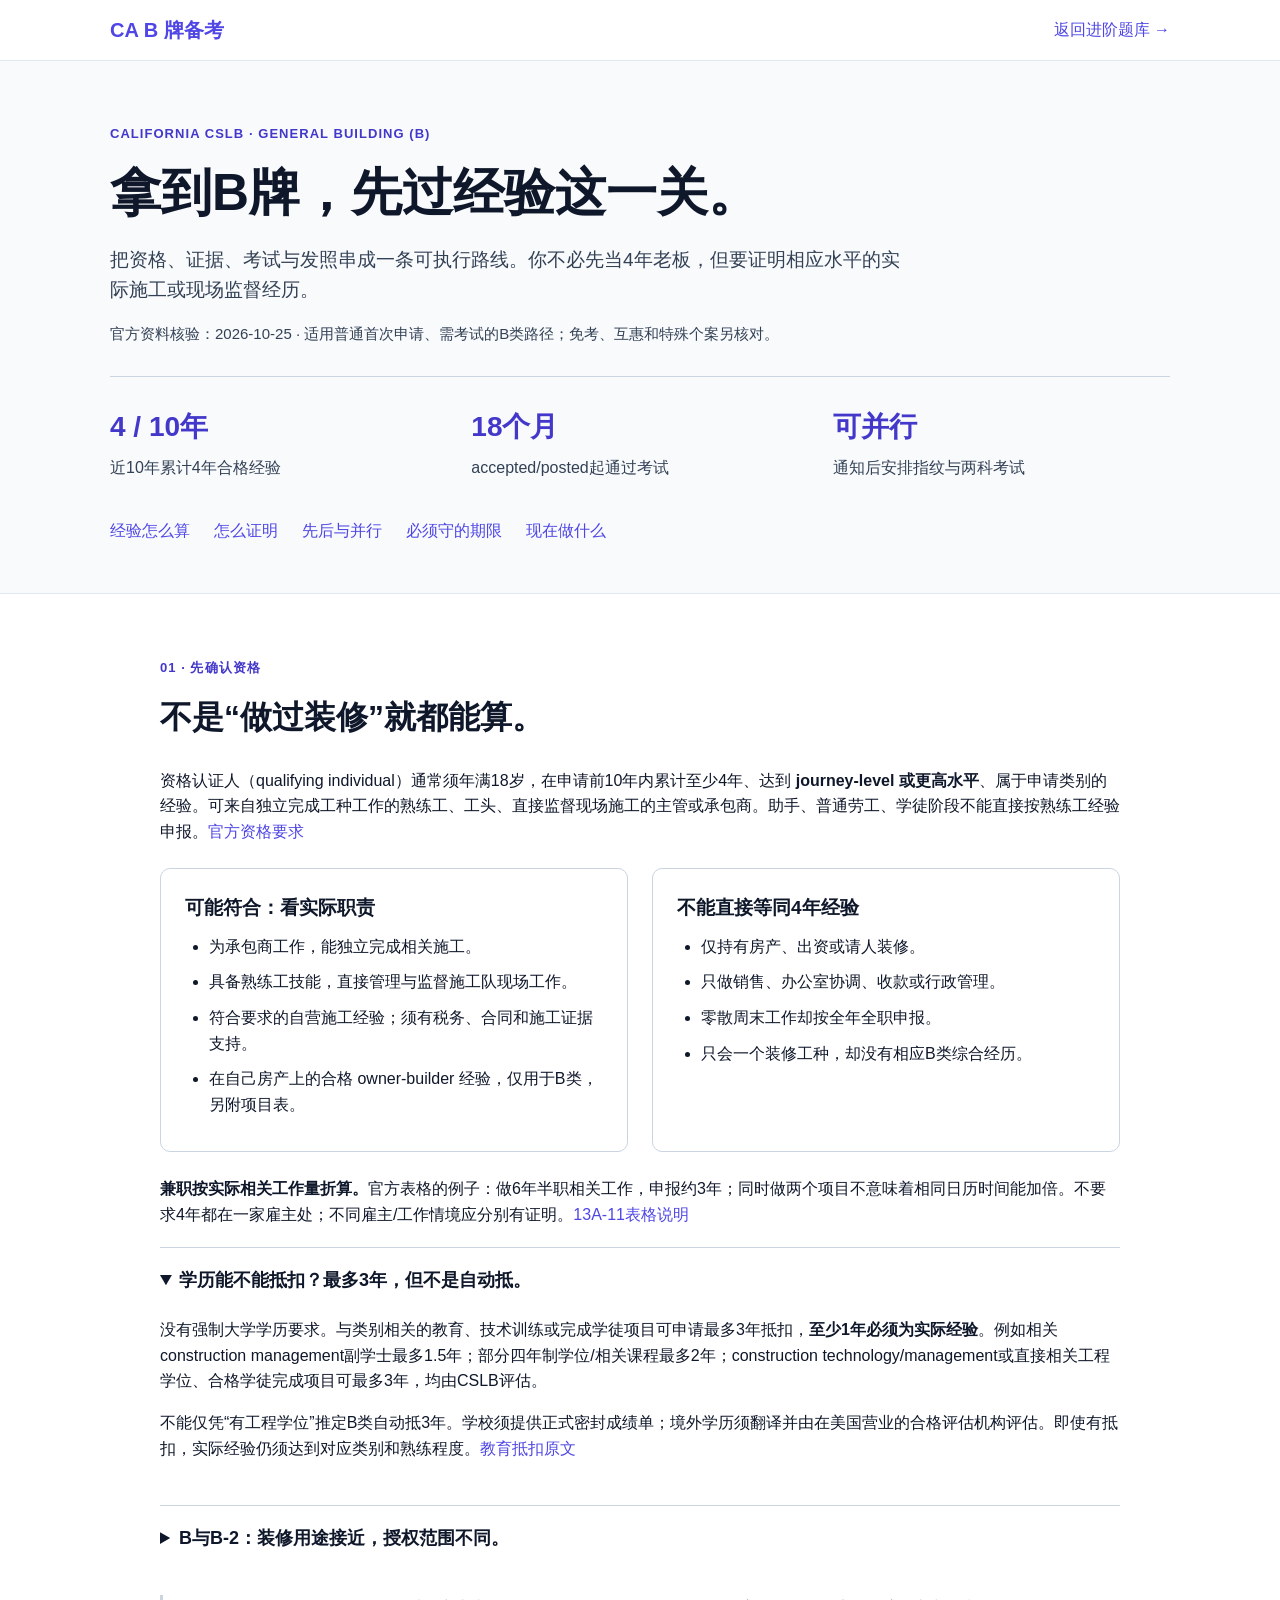
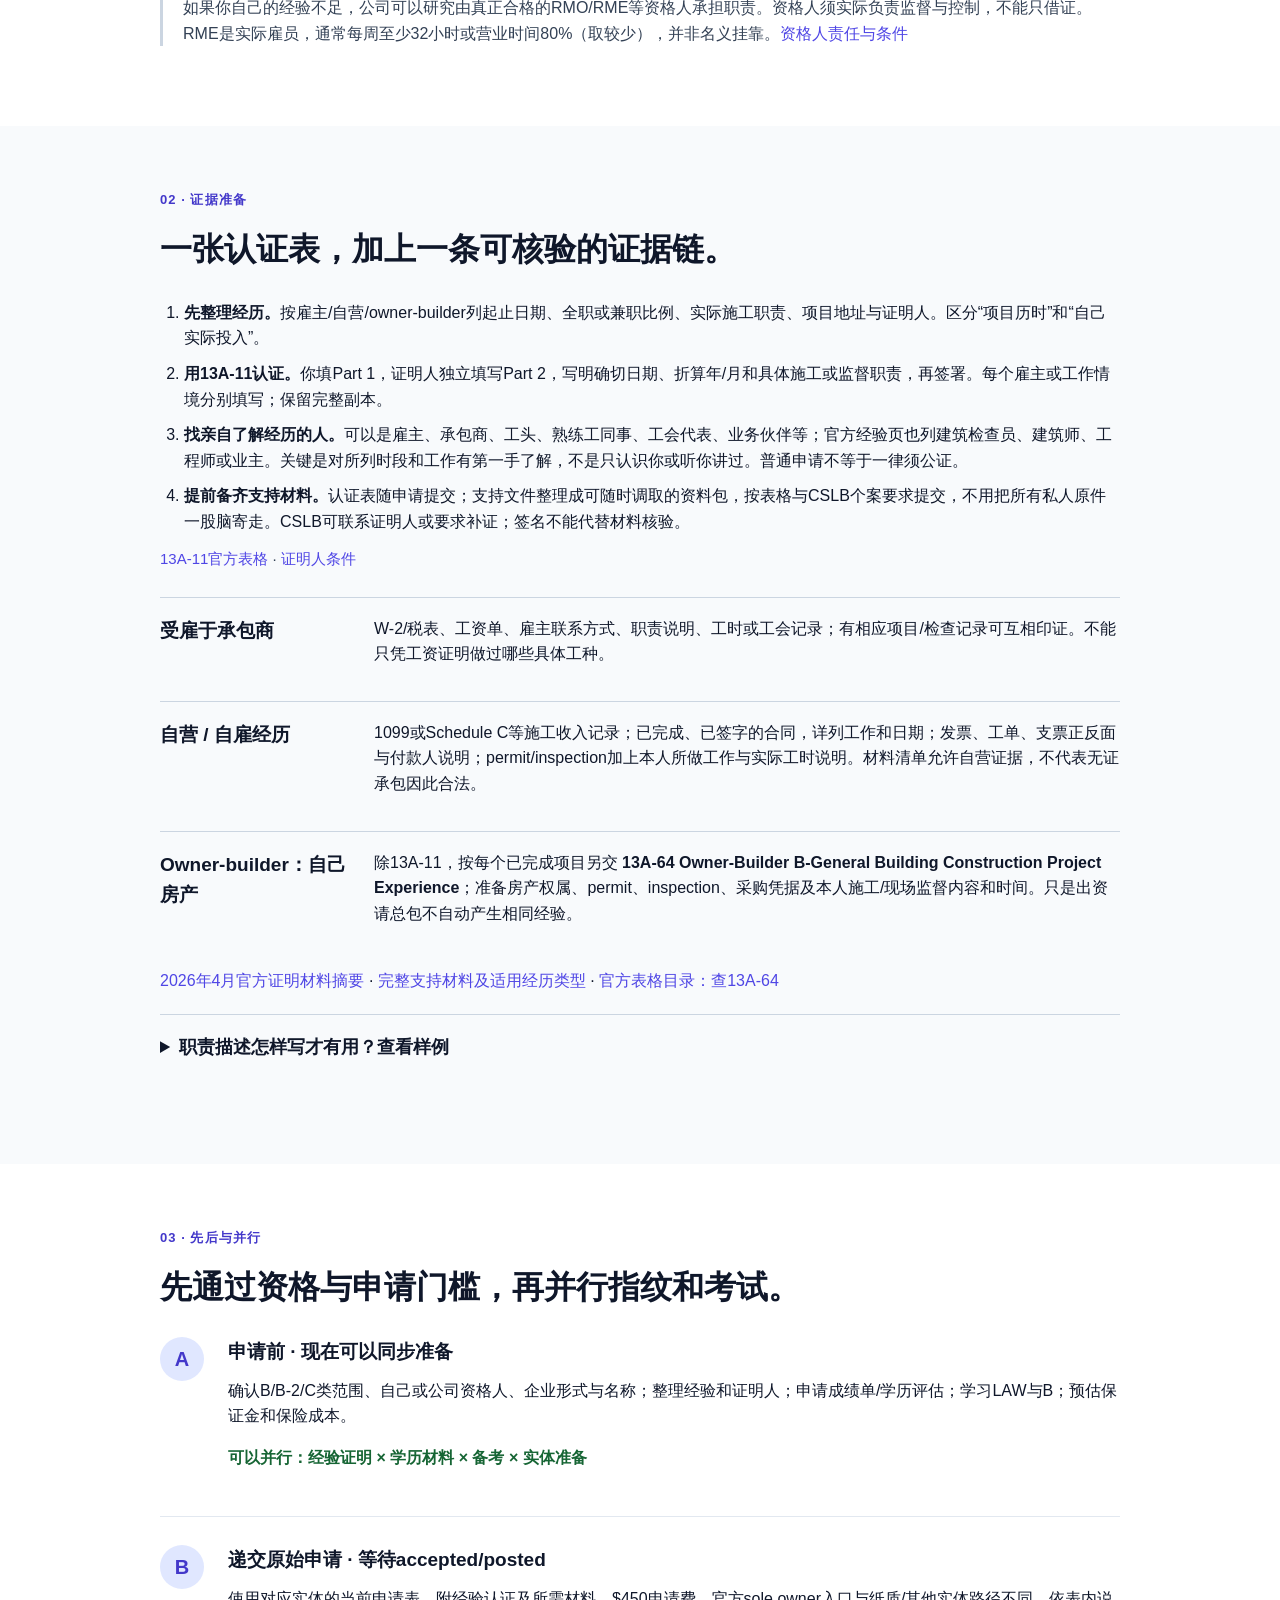
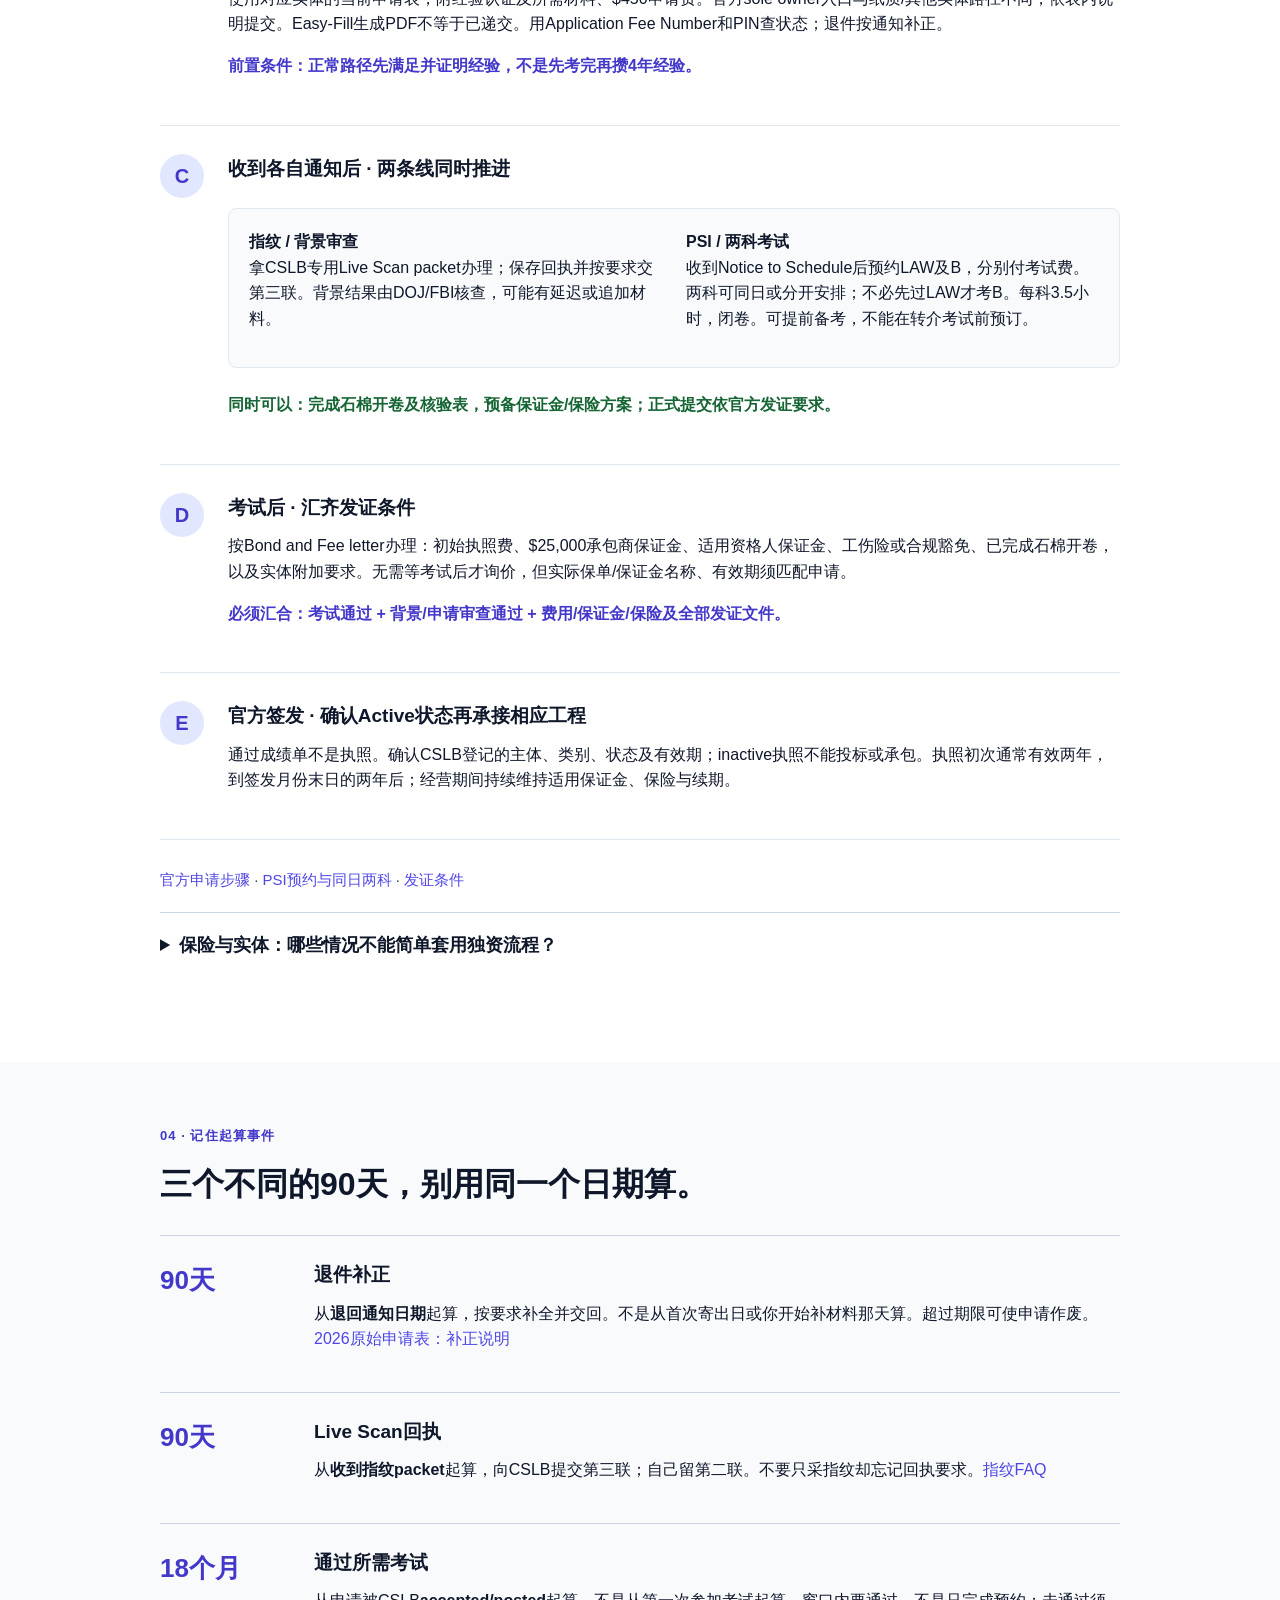
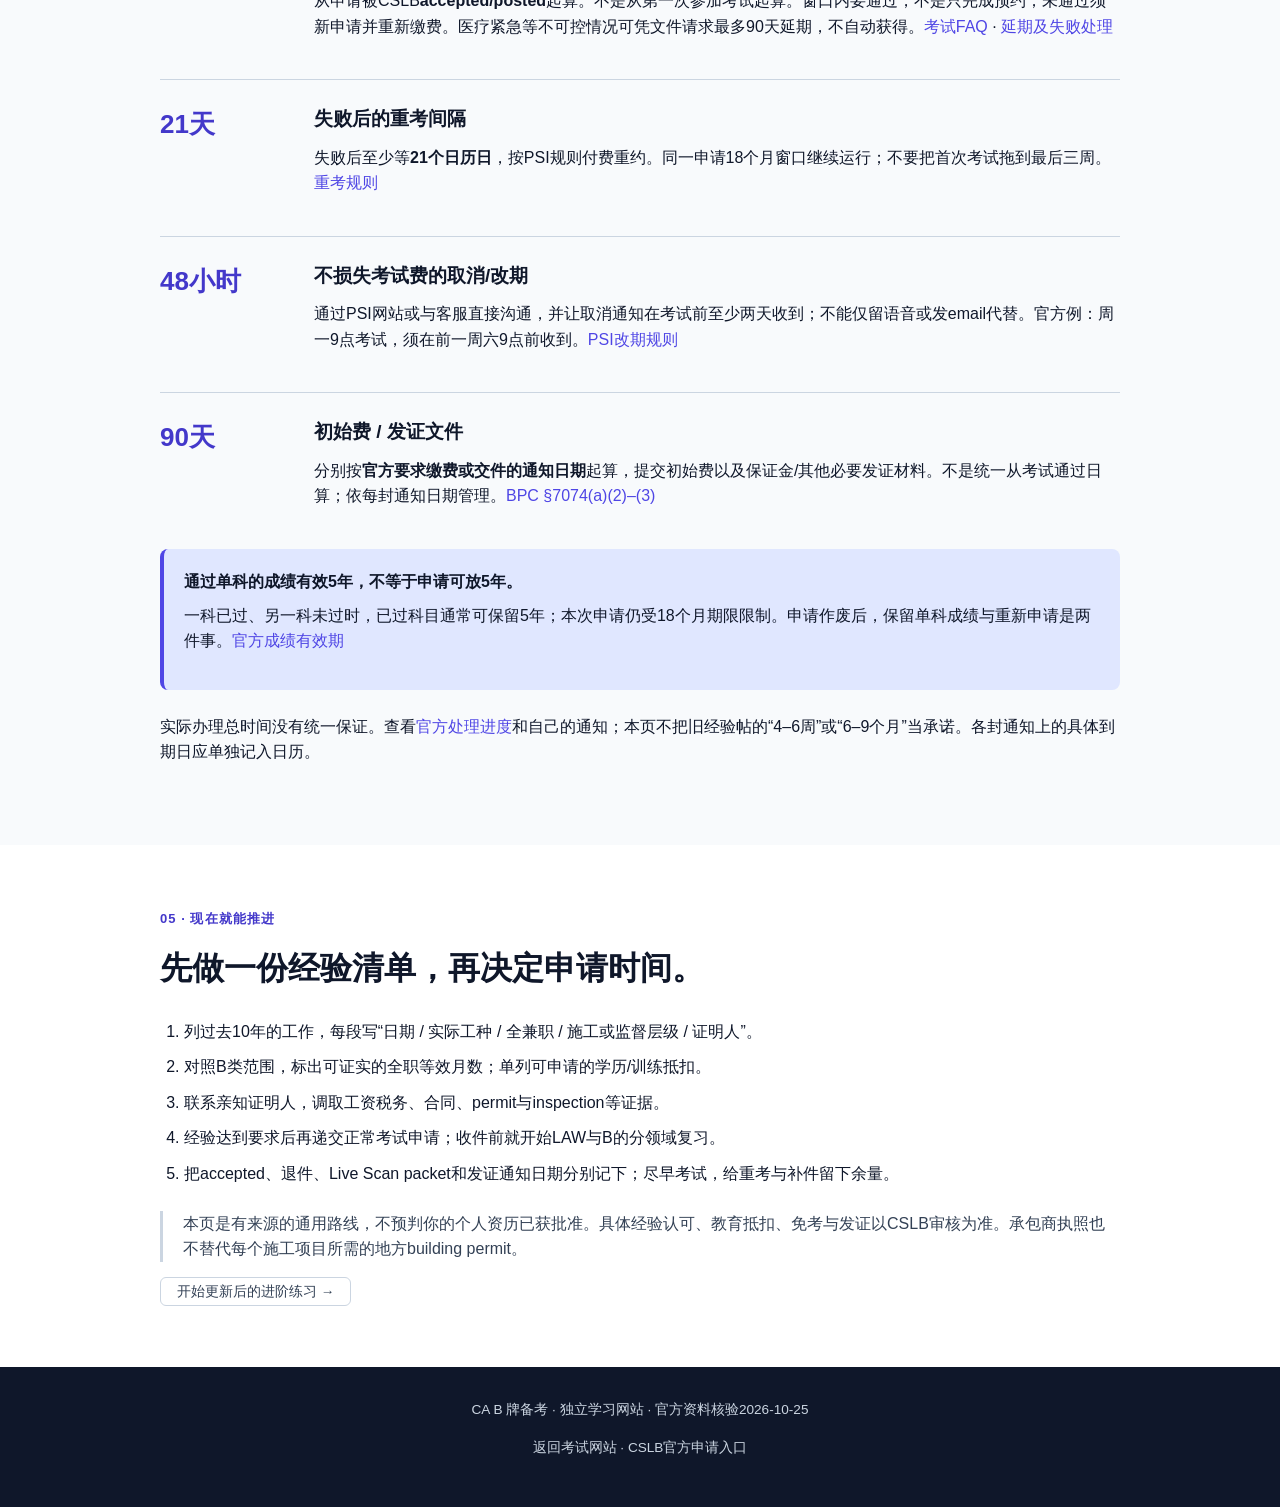
==== licensing.html @ 9e6c2d21 "feat: add sourced licensing roadmap and advanced practice controls" ====
<!DOCTYPE html>
<html lang="zh-CN">
<head>
  <meta charset="UTF-8">
  <meta name="viewport" content="width=device-width,initial-scale=1">
  <title>加州B牌申请流程：工作经验证明、并行步骤与期限 | CA B 牌备考</title>
  <meta name="description" content="截至2026-10-25核验的CSLB B牌申请路线：近10年4年相关经验、学历抵扣、13A-11证明、owner-builder材料、申请/指纹/考试/发照依赖，以及18个月与90天等期限。">
  <link rel="canonical" href="https://cslb.scalintel.com/licensing.html">
  <link rel="stylesheet" href="style.css">
  <link rel="stylesheet" href="licensing.css">
</head>
<body class="licensing-page">
  <nav class="navbar" aria-label="主导航"><div class="nav-container"><a class="logo" href="index.html">CA B 牌备考</a><a class="return-link" href="index.html#practice">返回进阶题库 →</a></div></nav>
  <header class="license-header"><div class="container">
    <p class="eyebrow">CALIFORNIA CSLB · GENERAL BUILDING (B)</p>
    <h1>拿到B牌，先过经验这一关。</h1>
    <p class="license-lead">把资格、证据、考试与发照串成一条可执行路线。你不必先当4年老板，但要证明相应水平的实际施工或现场监督经历。</p>
    <p class="source-caption">官方资料核验：<time datetime="2026-10-25">2026-10-25</time> · 适用普通首次申请、需考试的B类路径；免考、互惠和特殊个案另核对。</p>
    <div class="license-facts"><div><strong>4 / 10年</strong><span>近10年累计4年合格经验</span></div><div><strong>18个月</strong><span>accepted/posted起通过考试</span></div><div><strong>可并行</strong><span>通知后安排指纹与两科考试</span></div></div>
    <div class="license-links"><a href="#experience">经验怎么算</a><a href="#evidence">怎么证明</a><a href="#roadmap">先后与并行</a><a href="#deadlines">必须守的期限</a><a href="#next">现在做什么</a></div>
  </div></header>
  <main>
    <section class="section" id="experience"><div class="container reading-width">
      <p class="eyebrow">01 · 先确认资格</p><h2>不是“做过装修”就都能算。</h2>
      <p>资格认证人（qualifying individual）通常须年满18岁，在申请前10年内累计至少4年、达到 <strong>journey-level 或更高水平</strong>、属于申请类别的经验。可来自独立完成工种工作的熟练工、工头、直接监督现场施工的主管或承包商。助手、普通劳工、学徒阶段不能直接按熟练工经验申报。<a href="https://www.cslb.ca.gov/contractors/applicants/contractors_license/exam_application/before_applying_for_license.aspx" target="_blank" rel="noopener">官方资格要求</a></p>
      <div class="two-column">
        <article class="license-panel"><h3>可能符合：看实际职责</h3><ul><li>为承包商工作，能独立完成相关施工。</li><li>具备熟练工技能，直接管理与监督施工队现场工作。</li><li>符合要求的自营施工经验；须有税务、合同和施工证据支持。</li><li>在自己房产上的合格 owner-builder 经验，仅用于B类，另附项目表。</li></ul></article>
        <article class="license-panel"><h3>不能直接等同4年经验</h3><ul><li>仅持有房产、出资或请人装修。</li><li>只做销售、办公室协调、收款或行政管理。</li><li>零散周末工作却按全年全职申报。</li><li>只会一个装修工种，却没有相应B类综合经历。</li></ul></article>
      </div>
      <p><strong>兼职按实际相关工作量折算。</strong>官方表格的例子：做6年半职相关工作，申报约3年；同时做两个项目不意味着相同日历时间能加倍。不要求4年都在一家雇主处；不同雇主/工作情境应分别有证明。<a href="https://www.cslb.ca.gov/Resources/FormsAndApplications/CertificationOfWorkExperience.pdf" target="_blank" rel="noopener">13A-11表格说明</a></p>
      <details class="license-detail" open><summary>学历能不能抵扣？最多3年，但不是自动抵。</summary><div>
        <p>没有强制大学学历要求。与类别相关的教育、技术训练或完成学徒项目可申请最多3年抵扣，<strong>至少1年必须为实际经验</strong>。例如相关construction management副学士最多1.5年；部分四年制学位/相关课程最多2年；construction technology/management或直接相关工程学位、合格学徒完成项目可最多3年，均由CSLB评估。</p>
        <p>不能仅凭“有工程学位”推定B类自动抵3年。学校须提供正式密封成绩单；境外学历须翻译并由在美国营业的合格评估机构评估。即使有抵扣，实际经验仍须达到对应类别和熟练程度。<a href="https://cslb.ca.gov/contractors/applicants/contractors_license/exam_application/Experience_For_Exam.aspx" target="_blank" rel="noopener">教育抵扣原文</a></p>
      </div></details>
      <details class="license-detail"><summary>B与B-2：装修用途接近，授权范围不同。</summary><div>
        <p><strong>B General Building</strong>可涉及新建、改建与结构；通常承接两个与木工/框架之外相关的无关工种组合，框架/木工可单独承接。单一专业工种还须核对是否持相应类别或合法分包等例外。经验材料应能支持B类综合范围，而不是仅罗列“做过厨房”。</p>
        <p><strong>B-2 Residential Remodeling</strong>针对既有住宅木框架结构，每份合同至少3个无关工种；不能改动承重结构，机电管系统扩改也有类别限制。不是降低经验门槛的捷径；若只打算做一个专业工种，还可能应研究相应C类。</p>
        <p><a href="https://www.cslb.ca.gov/about_us/library/licensing_classifications/Licensing_Classifications_Detail.aspx?Class=B" target="_blank" rel="noopener">B法定范围</a> · <a href="https://www.cslb.ca.gov/About_Us/Library/Licensing_Classifications/Licensing_Classifications_Detail.aspx?Class=B-2" target="_blank" rel="noopener">B-2法定范围</a></p>
      </div></details>
      <p class="boundary-note">如果你自己的经验不足，公司可以研究由真正合格的RMO/RME等资格人承担职责。资格人须实际负责监督与控制，不能只借证。RME是实际雇员，通常每周至少32小时或营业时间80%（取较少），并非名义挂靠。<a href="https://www.cslb.ca.gov/contractors/applicants/contractors_license/exam_application/before_applying_for_license.aspx" target="_blank" rel="noopener">资格人责任与条件</a></p>
    </div></section>

    <section class="section section-alt" id="evidence"><div class="container reading-width">
      <p class="eyebrow">02 · 证据准备</p><h2>一张认证表，加上一条可核验的证据链。</h2>
      <ol class="license-steps">
        <li><strong>先整理经历。</strong>按雇主/自营/owner-builder列起止日期、全职或兼职比例、实际施工职责、项目地址与证明人。区分“项目历时”和“自己实际投入”。</li>
        <li><strong>用13A-11认证。</strong>你填Part 1，证明人独立填写Part 2，写明确切日期、折算年/月和具体施工或监督职责，再签署。每个雇主或工作情境分别填写；保留完整副本。</li>
        <li><strong>找亲自了解经历的人。</strong>可以是雇主、承包商、工头、熟练工同事、工会代表、业务伙伴等；官方经验页也列建筑检查员、建筑师、工程师或业主。关键是对所列时段和工作有第一手了解，不是只认识你或听你讲过。普通申请不等于一律须公证。</li>
        <li><strong>提前备齐支持材料。</strong>认证表随申请提交；支持文件整理成可随时调取的资料包，按表格与CSLB个案要求提交，不用把所有私人原件一股脑寄走。CSLB可联系证明人或要求补证；签名不能代替材料核验。</li>
      </ol>
      <p class="source-caption"><a href="https://www.cslb.ca.gov/Resources/FormsAndApplications/CertificationOfWorkExperience.pdf" target="_blank" rel="noopener">13A-11官方表格</a> · <a href="https://cslb.ca.gov/contractors/applicants/contractors_license/exam_application/Experience_For_Exam.aspx" target="_blank" rel="noopener">证明人条件</a></p>
      <div class="evidence-list">
        <article><h3>受雇于承包商</h3><p>W-2/税表、工资单、雇主联系方式、职责说明、工时或工会记录；有相应项目/检查记录可互相印证。不能只凭工资证明做过哪些具体工种。</p></article>
        <article><h3>自营 / 自雇经历</h3><p>1099或Schedule C等施工收入记录；已完成、已签字的合同，详列工作和日期；发票、工单、支票正反面与付款人说明；permit/inspection加上本人所做工作与实际工时说明。材料清单允许自营证据，不代表无证承包因此合法。</p></article>
        <article><h3>Owner-builder：自己房产</h3><p>除13A-11，按每个已完成项目另交 <strong>13A-64 Owner-Builder B-General Building Construction Project Experience</strong>；准备房产权属、permit、inspection、采购凭据及本人施工/现场监督内容和时间。只是出资请总包不自动产生相同经验。</p></article>
      </div>
      <p><a href="https://www.cslb.ca.gov/Resources/Contractors/Journeymen/3_-_AcceptableDocs_032426.pdf" target="_blank" rel="noopener">2026年4月官方证明材料摘要</a> · <a href="https://www.cslb.ca.gov/AcceptableDocuments" target="_blank" rel="noopener">完整支持材料及适用经历类型</a> · <a href="https://www.cslb.ca.gov/About_Us/Library/Forms_And_Applications.aspx" target="_blank" rel="noopener">官方表格目录：查13A-64</a></p>
      <details class="license-detail"><summary>职责描述怎样写才有用？查看样例</summary><div><p><strong>写法样例，不是可直接签署的事实：</strong>“在某期间独立完成住宅墙体/楼板框架、门窗安装和防水，并直接监督管道、电气及室内装修施工，按图检查施工次序与接口；平均每周相关职责×小时。”仅写你实际做过的内容，并让证明人确认。</p><p>不宜仅写“管理装修项目”“做过三个房子”或只列项目名称。具体日期、工种、施工/监督层级和工时应由合同、现场记录与证明人支持；最终认可范围由CSLB决定。</p></div></details>
    </div></section>

    <section class="section" id="roadmap"><div class="container reading-width">
      <p class="eyebrow">03 · 先后与并行</p><h2>先通过资格与申请门槛，再并行指纹和考试。</h2>
      <div class="roadmap">
        <article class="phase"><span class="phase-number">A</span><div><h3>申请前 · 现在可以同步准备</h3><p>确认B/B-2/C类范围、自己或公司资格人、企业形式与名称；整理经验和证明人；申请成绩单/学历评估；学习LAW与B；预估保证金和保险成本。</p><p class="parallel-label">可以并行：经验证明 × 学历材料 × 备考 × 实体准备</p></div></article>
        <article class="phase"><span class="phase-number">B</span><div><h3>递交原始申请 · 等待accepted/posted</h3><p>使用对应实体的当前申请表，附经验认证及所需材料、$450申请费。官方sole owner入口与纸质/其他实体路径不同，依表内说明提交。Easy-Fill生成PDF不等于已递交。用Application Fee Number和PIN查状态；退件按通知补正。</p><p class="gate-label">前置条件：正常路径先满足并证明经验，不是先考完再攒4年经验。</p></div></article>
        <article class="phase"><span class="phase-number">C</span><div><h3>收到各自通知后 · 两条线同时推进</h3><div class="two-column parallel-lanes"><div><h4>指纹 / 背景审查</h4><p>拿CSLB专用Live Scan packet办理；保存回执并按要求交第三联。背景结果由DOJ/FBI核查，可能有延迟或追加材料。</p></div><div><h4>PSI / 两科考试</h4><p>收到Notice to Schedule后预约LAW及B，分别付考试费。两科可同日或分开安排；不必先过LAW才考B。每科3.5小时，闭卷。可提前备考，不能在转介考试前预订。</p></div></div><p class="parallel-label">同时可以：完成石棉开卷及核验表，预备保证金/保险方案；正式提交依官方发证要求。</p></div></article>
        <article class="phase"><span class="phase-number">D</span><div><h3>考试后 · 汇齐发证条件</h3><p>按Bond and Fee letter办理：初始执照费、$25,000承包商保证金、适用资格人保证金、工伤险或合规豁免、已完成石棉开卷，以及实体附加要求。无需等考试后才询价，但实际保单/保证金名称、有效期须匹配申请。</p><p class="gate-label">必须汇合：考试通过 + 背景/申请审查通过 + 费用/保证金/保险及全部发证文件。</p></div></article>
        <article class="phase"><span class="phase-number">E</span><div><h3>官方签发 · 确认Active状态再承接相应工程</h3><p>通过成绩单不是执照。确认CSLB登记的主体、类别、状态及有效期；inactive执照不能投标或承包。执照初次通常有效两年，到签发月份末日的两年后；经营期间持续维持适用保证金、保险与续期。</p></div></article>
      </div>
      <p class="source-caption"><a href="https://www.cslb.ca.gov/Contractors/Applicants/Contractors_License/Exam_Application/" target="_blank" rel="noopener">官方申请步骤</a> · <a href="https://web.cslb.ca.gov/About_Us/Examination_FAQ.aspx" target="_blank" rel="noopener">PSI预约与同日两科</a> · <a href="https://www.cslb.ca.gov/Contractors/Applicants/Contractors_License/Exam_Application/Issuing_My_License.aspx" target="_blank" rel="noopener">发证条件</a></p>
      <details class="license-detail"><summary>保险与实体：哪些情况不能简单套用独资流程？</summary><div><p>有员工（含RME）须有工伤险。当前无员工、只持B类且符合条件者仍可申请豁免；另持C-8/C-20/C-22/C-39/D-49等规定类别不能据此豁免。不要把未来普遍要求提前当作2026现行规则。</p><p>LLC另有employee/worker bond及责任保险要求；RME等资格人可能另需$25,000资格人保证金，部分RMO持股情形可申请豁免。$25,000是保证金额度，使用surety bond通常付保费，不等于每人必须存入同额现金。</p><p><a href="https://www.cslb.ca.gov/contractors/maintain_license/workers_compensation.aspx" target="_blank" rel="noopener">工伤险与豁免</a> · <a href="https://www.cslb.ca.gov/Contractors/Applicants/Contractors_License/Exam_Application/Issuing_My_License.aspx" target="_blank" rel="noopener">保证金与LLC发证条件</a></p></div></details>
    </div></section>

    <section class="section section-alt" id="deadlines"><div class="container reading-width">
      <p class="eyebrow">04 · 记住起算事件</p><h2>三个不同的90天，别用同一个日期算。</h2>
      <div class="deadline-list">
        <article><div class="deadline-value">90天</div><div><h3>退件补正</h3><p>从<strong>退回通知日期</strong>起算，按要求补全并交回。不是从首次寄出日或你开始补材料那天算。超过期限可使申请作废。<a href="https://www2.cslb.ca.gov/Resources/FormsAndApplications/ApplicationForOriginalContractorsLicense.pdf" target="_blank" rel="noopener">2026原始申请表：补正说明</a></p></div></article>
        <article><div class="deadline-value">90天</div><div><h3>Live Scan回执</h3><p>从<strong>收到指纹packet</strong>起算，向CSLB提交第三联；自己留第二联。不要只采指纹却忘记回执要求。<a href="https://cslb.ca.gov/About_Us/FAQs/Fingerprint_Q_And_A.aspx" target="_blank" rel="noopener">指纹FAQ</a></p></div></article>
        <article><div class="deadline-value">18个月</div><div><h3>通过所需考试</h3><p>从申请被CSLB<strong>accepted/posted</strong>起算。不是从第一次参加考试起算。窗口内要通过，不是只完成预约；未通过须新申请并重新缴费。医疗紧急等不可控情况可凭文件请求最多90天延期，不自动获得。<a href="https://web.cslb.ca.gov/About_Us/Examination_FAQ.aspx" target="_blank" rel="noopener">考试FAQ</a> · <a href="https://www.cslb.ca.gov/Contractors/Applicants/Contractors_License/Exam_Application/Application_Accepted.aspx" target="_blank" rel="noopener">延期及失败处理</a></p></div></article>
        <article><div class="deadline-value">21天</div><div><h3>失败后的重考间隔</h3><p>失败后至少等<strong>21个日历日</strong>，按PSI规则付费重约。同一申请18个月窗口继续运行；不要把首次考试拖到最后三周。<a href="https://www.cslb.ca.gov/Contractors/Applicants/Contractors_License/Exam_Application/Application_Accepted.aspx" target="_blank" rel="noopener">重考规则</a></p></div></article>
        <article><div class="deadline-value">48小时</div><div><h3>不损失考试费的取消/改期</h3><p>通过PSI网站或与客服直接沟通，并让取消通知在考试前至少两天收到；不能仅留语音或发email代替。官方例：周一9点考试，须在前一周六9点前收到。<a href="https://web.cslb.ca.gov/About_Us/Examination_FAQ.aspx" target="_blank" rel="noopener">PSI改期规则</a></p></div></article>
        <article><div class="deadline-value">90天</div><div><h3>初始费 / 发证文件</h3><p>分别按<strong>官方要求缴费或交件的通知日期</strong>起算，提交初始费以及保证金/其他必要发证材料。不是统一从考试通过日算；依每封通知日期管理。<a href="https://leginfo.legislature.ca.gov/faces/codes_displaySection.xhtml?sectionNum=7074.&lawCode=BPC" target="_blank" rel="noopener">BPC §7074(a)(2)–(3)</a></p></div></article>
      </div>
      <div class="update-notice"><strong>通过单科的成绩有效5年，不等于申请可放5年。</strong><p>一科已过、另一科未过时，已过科目通常可保留5年；本次申请仍受18个月期限限制。申请作废后，保留单科成绩与重新申请是两件事。<a href="https://www.cslb.ca.gov/Contractors/Applicants/Contractors_License/Exam_Application/Application_Accepted.aspx" target="_blank" rel="noopener">官方成绩有效期</a></p></div>
      <p>实际办理总时间没有统一保证。查看<a href="https://www.cslb.ca.gov/OnlineServices/ProcessingTimes/ProcessingTimes.aspx" target="_blank" rel="noopener">官方处理进度</a>和自己的通知；本页不把旧经验帖的“4–6周”或“6–9个月”当承诺。各封通知上的具体到期日应单独记入日历。</p>
    </div></section>

    <section class="section" id="next"><div class="container reading-width">
      <p class="eyebrow">05 · 现在就能推进</p><h2>先做一份经验清单，再决定申请时间。</h2>
      <ol class="license-steps"><li>列过去10年的工作，每段写“日期 / 实际工种 / 全兼职 / 施工或监督层级 / 证明人”。</li><li>对照B类范围，标出可证实的全职等效月数；单列可申请的学历/训练抵扣。</li><li>联系亲知证明人，调取工资税务、合同、permit与inspection等证据。</li><li>经验达到要求后再递交正常考试申请；收件前就开始LAW与B的分领域复习。</li><li>把accepted、退件、Live Scan packet和发证通知日期分别记下；尽早考试，给重考与补件留下余量。</li></ol>
      <p class="boundary-note">本页是有来源的通用路线，不预判你的个人资历已获批准。具体经验认可、教育抵扣、免考与发证以CSLB审核为准。承包商执照也不替代每个施工项目所需的地方building permit。</p>
      <a class="btn-secondary" href="index.html#practice">开始更新后的进阶练习 →</a>
    </div></section>
  </main>
  <footer class="footer"><div class="container"><p>CA B 牌备考 · 独立学习网站 · 官方资料核验2026-10-25</p><p><a href="index.html">返回考试网站</a> · <a href="https://www.cslb.ca.gov/Contractors/Applicants/" target="_blank" rel="noopener">CSLB官方申请入口</a></p></div></footer>
</body>
</html>
---- style.css ----
* {
  margin: 0;
  padding: 0;
  box-sizing: border-box;
  -webkit-user-select: none;
  -moz-user-select: none;
  -ms-user-select: none;
  user-select: none;
}

:root {
  --primary: #4F46E5;
  --primary-dark: #4338CA;
  --primary-light: #E0E7FF;
  --green: #16A34A;
  --green-light: #DCFCE7;
  --red: #DC2626;
  --red-light: #FEE2E2;
  --amber: #D97706;
  --amber-light: #FEF3C7;
  --gray-50: #F8FAFC;
  --gray-100: #F1F5F9;
  --gray-200: #E2E8F0;
  --gray-300: #CBD5E1;
  --gray-500: #64748B;
  --gray-700: #334155;
  --gray-900: #0F172A;
}

/* Current bank and licensing guidance, 2026-10-25. */
html { scroll-padding-top: 80px; }
button, select, summary { min-height: 44px; }
button, select, a, summary { touch-action: manipulation; }
button:focus-visible, select:focus-visible, a:focus-visible, summary:focus-visible {
  outline: 3px solid var(--primary-dark); outline-offset: 4px;
}
select, input { font: inherit; font-size: 16px; }
.hero-guide-link { display: block; color: #fff; margin-top: 24px; text-decoration: underline; }
.update-notice { background: var(--primary-light); border-left: 4px solid var(--primary); padding: 20px; border-radius: 8px; margin-bottom: 24px; }
.update-notice p { margin-top: 8px; }
.advanced-filters { display: grid; grid-template-columns: repeat(3, minmax(0,1fr)); gap: 16px; width: 100%; margin-bottom: 16px; }
.advanced-filters label { display: grid; gap: 7px; font-size: 14px; font-weight: 600; color: var(--gray-700); }
.advanced-filters select { width: 100%; min-width: 0; padding: 10px; border: 1px solid var(--gray-300); border-radius: 6px; background: #fff; color: var(--gray-900); }
.practice-controls { flex-direction: column; align-items: stretch; }
.subject-details summary { cursor: pointer; color: var(--gray-700); padding: 10px 0; }
.practice-actions { flex-wrap: wrap; }
.filter-status, .source-caption { color: var(--gray-700); font-size: 15px; margin: 12px 0 20px; }
.question-meta { display: flex; gap: 8px; align-items: center; flex-wrap: wrap; }
.question-meta .question-category { margin-bottom: 0; }
.question-badge { background: var(--gray-100); color: var(--gray-700); font-size: 13px; border-radius: 5px; padding: 4px 9px; }
.question-provenance { font-size: 13px; color: var(--gray-500); margin: 10px 0 18px; }
.question-sources { border-top: 1px solid var(--gray-300); padding-top: 16px; margin-top: 18px; font-size: 14px; color: var(--gray-700); overflow-wrap: anywhere; }
.question-sources ul { padding-left: 20px; margin: 8px 0; }
.question-sources li { margin-bottom: 8px; }
.option-btn:disabled { cursor: default; opacity: 1; }
.empty-state { text-align: center; padding: 40px; color: var(--gray-700); }
.legacy-note { font-size: 14px; }
.resource-card li { margin-bottom: 14px; }
@media (max-width: 700px) {
  .advanced-filters { grid-template-columns: 1fr 1fr; gap: 12px; }
  .advanced-filters label:first-child { grid-column: 1 / -1; }
  .hero-stats { gap: 24px; }
  .hero-stats .stat-num { font-size: 2rem; }
  .practice-actions .btn-secondary { flex: 1 1 auto; }
  .question-card { overflow-wrap: anywhere; }
}
@media (prefers-reduced-motion: reduce) {
  *, *::before, *::after { scroll-behavior: auto !important; animation: none !important; transition: none !important; }
}

body {
  font-family: -apple-system, BlinkMacSystemFont, "Segoe UI", "PingFang SC", "Hiragino Sans GB", "Microsoft YaHei", sans-serif;
  color: var(--gray-900);
  line-height: 1.6;
  background: #fff;
}

a { color: var(--primary); text-decoration: none; }
a:hover { text-decoration: underline; }

.container { max-width: 1100px; margin: 0 auto; padding: 0 20px; }

/* Navbar */
.navbar {
  position: fixed; top: 0; left: 0; right: 0;
  background: rgba(255,255,255,0.95);
  backdrop-filter: blur(8px);
  border-bottom: 1px solid var(--gray-200);
  z-index: 100;
}
.nav-container {
  max-width: 1100px; margin: 0 auto; padding: 0 20px;
  display: flex; align-items: center; justify-content: space-between;
  height: 60px;
}
.logo { font-size: 1.25rem; font-weight: 700; color: var(--primary); }
.logo:hover { text-decoration: none; }
.nav-links { display: flex; list-style: none; gap: 8px; }
.nav-link {
  padding: 6px 14px; border-radius: 6px; font-size: 0.9rem;
  color: var(--gray-700); transition: all 0.2s;
}
.nav-link:hover { background: var(--gray-100); text-decoration: none; }
.nav-link.active { background: var(--primary-light); color: var(--primary-dark); font-weight: 600; }

/* Hero */
.hero {
  margin-top: 60px;
  background: linear-gradient(135deg, #4F46E5 0%, #7C3AED 100%);
  color: #fff; text-align: center;
  padding: 80px 20px 60px;
}
.hero h1 { font-size: 2.2rem; margin-bottom: 8px; }
.hero > .hero-content > p { font-size: 1.1rem; opacity: 0.85; margin-bottom: 36px; }
.hero-stats {
  display: flex; justify-content: center; gap: 48px;
  margin-bottom: 36px;
}
.stat { display: flex; flex-direction: column; align-items: center; }
.stat-num { font-size: 2.8rem; font-weight: 800; }
.stat-label { font-size: 0.85rem; opacity: 0.8; margin-top: 2px; }
.btn-primary {
  display: inline-block; padding: 14px 36px;
  background: #fff; color: var(--primary); font-weight: 700;
  border-radius: 8px; font-size: 1.05rem; transition: transform 0.2s;
}
.btn-primary:hover { transform: translateY(-2px); text-decoration: none; }
.btn-outline {
  background: transparent; color: #fff; border: 2px solid rgba(255,255,255,0.6);
  margin-left: 12px;
}
.btn-outline:hover { background: rgba(255,255,255,0.15); }
.hero-buttons { display: flex; justify-content: center; gap: 12px; flex-wrap: wrap; }

/* Sections */
.section { padding: 64px 0; }
.section-alt { background: var(--gray-50); }
.section h2 { font-size: 1.8rem; text-align: center; margin-bottom: 12px; color: var(--gray-900); }
.section-desc { text-align: center; color: var(--gray-500); margin-bottom: 36px; max-width: 600px; margin-left: auto; margin-right: auto; }

/* Info Grid */
.info-grid { display: grid; grid-template-columns: repeat(auto-fit, minmax(260px, 1fr)); gap: 20px; }
.info-card {
  background: #fff; border: 1px solid var(--gray-200); border-radius: 10px; padding: 24px;
  transition: box-shadow 0.2s;
}
.info-card:hover { box-shadow: 0 4px 16px rgba(0,0,0,0.08); }
.info-card h3 { color: var(--primary); margin-bottom: 12px; font-size: 1.1rem; }
.info-card ul { padding-left: 18px; }
.info-card li { margin-bottom: 6px; font-size: 0.92rem; color: var(--gray-700); }

/* Topic Cards */
.topic-list { display: flex; flex-direction: column; gap: 16px; }
.topic-card {
  background: #fff; border: 1px solid var(--gray-200); border-radius: 10px; overflow: hidden;
}
.topic-header {
  display: flex; justify-content: space-between; align-items: center;
  padding: 18px 24px; cursor: pointer; background: var(--gray-50);
}
.topic-header h3 { font-size: 1.05rem; }
.topic-weight {
  background: var(--primary-light); color: var(--primary-dark);
  padding: 4px 12px; border-radius: 20px; font-size: 0.85rem; font-weight: 600;
  white-space: nowrap;
}
.topic-body { padding: 16px 24px 20px; }
.topic-body p { font-size: 0.88rem; color: var(--gray-500); margin-bottom: 10px; }
.topic-body ul { padding-left: 18px; }
.topic-body li { margin-bottom: 4px; font-size: 0.92rem; color: var(--gray-700); }

/* Practice Section */
.practice-controls {
  display: flex; flex-wrap: wrap; justify-content: space-between;
  align-items: stretch; gap: 16px; margin-bottom: 20px;
}
.category-filters { display: flex; flex-wrap: wrap; gap: 8px; }
.filter-btn {
  padding: 6px 14px; border: 1px solid var(--gray-300); border-radius: 6px;
  background: #fff; cursor: pointer; font-size: 0.85rem; color: var(--gray-700);
  transition: all 0.2s;
}
.filter-btn:hover { border-color: var(--primary); color: var(--primary); }
.filter-btn.active {
  background: var(--primary); color: #fff; border-color: var(--primary);
}
.practice-actions { display: flex; gap: 8px; }
.btn-secondary {
  padding: 6px 16px; border: 1px solid var(--gray-300); border-radius: 6px;
  background: #fff; cursor: pointer; font-size: 0.85rem; color: var(--gray-700);
  transition: all 0.2s;
}
.btn-secondary:hover { border-color: var(--primary); color: var(--primary); }
.btn-secondary:disabled { opacity: 0.4; cursor: not-allowed; }

/* Score Bar */
.score-bar {
  background: #fff; border: 1px solid var(--gray-200); border-radius: 10px;
  padding: 16px 20px; margin-bottom: 20px;
}
.score-info { display: flex; gap: 24px; flex-wrap: wrap; margin-bottom: 10px; font-size: 0.9rem; }
.text-green { color: var(--green); }
.text-red { color: var(--red); }
.progress-bar {
  height: 6px; background: var(--gray-200); border-radius: 3px; overflow: hidden;
}
.progress-fill {
  height: 100%; background: var(--primary); border-radius: 3px;
  transition: width 0.3s; width: 0%;
}

/* Quiz Area */
.quiz-area { min-height: 300px; }
.question-card {
  background: #fff; border: 1px solid var(--gray-200); border-radius: 10px; padding: 28px;
}
.question-category {
  display: inline-block; padding: 3px 10px; border-radius: 4px;
  font-size: 0.78rem; font-weight: 600; margin-bottom: 12px;
  background: var(--primary-light); color: var(--primary-dark);
}
.question-text {
  font-size: 1.05rem; font-weight: 600; margin-bottom: 20px; line-height: 1.5;
}
.options-list { display: flex; flex-direction: column; gap: 10px; }
.option-btn {
  display: flex; align-items: flex-start; gap: 12px;
  padding: 14px 16px; border: 2px solid var(--gray-200); border-radius: 8px;
  background: #fff; cursor: pointer; text-align: left; font-size: 0.95rem;
  transition: all 0.2s; width: 100%;
}
.option-btn:hover:not(.disabled) { border-color: var(--primary); background: var(--primary-light); }
.option-letter {
  flex-shrink: 0; width: 28px; height: 28px;
  display: flex; align-items: center; justify-content: center;
  border-radius: 50%; background: var(--gray-100); font-weight: 700;
  font-size: 0.85rem; color: var(--gray-700);
}
.option-btn.selected { border-color: var(--primary); background: var(--primary-light); }
.option-btn.selected .option-letter { background: var(--primary); color: #fff; }
.option-btn.correct { border-color: var(--green); background: var(--green-light); }
.option-btn.correct .option-letter { background: var(--green); color: #fff; }
.option-btn.incorrect { border-color: var(--red); background: var(--red-light); }
.option-btn.incorrect .option-letter { background: var(--red); color: #fff; }
.option-btn.disabled { cursor: default; }

.answer-section {
  margin-top: 20px; padding: 16px; border-radius: 8px;
  background: var(--green-light); border: 1px solid #86EFAC;
}
.answer-section.wrong { background: var(--red-light); border-color: #FCA5A5; }
.answer-section h4 { margin-bottom: 6px; font-size: 0.95rem; }
.answer-section p { font-size: 0.9rem; color: var(--gray-700); }

/* Quiz Navigation */
.quiz-nav {
  display: flex; justify-content: center; align-items: center; gap: 20px; margin-top: 20px;
}
.question-counter { font-size: 0.9rem; color: var(--gray-500); font-weight: 600; }

/* Course Section */
.course-nav {
  display: grid; grid-template-columns: repeat(auto-fit, minmax(200px, 1fr));
  gap: 10px; margin-bottom: 28px;
}
.course-nav-btn {
  display: flex; align-items: center; gap: 10px;
  padding: 14px 16px; border: 2px solid var(--gray-200); border-radius: 10px;
  background: #fff; cursor: pointer; text-align: left;
  transition: all 0.2s; font-size: 0.88rem; color: var(--gray-700);
}
.course-nav-btn:hover { border-color: var(--primary); color: var(--primary); }
.course-nav-btn.active {
  border-color: var(--primary); background: var(--primary-light); color: var(--primary-dark); font-weight: 600;
}
.course-nav-btn .course-icon { font-size: 1.4rem; flex-shrink: 0; }

.course-content {
  background: #fff; border: 1px solid var(--gray-200); border-radius: 12px;
  overflow: hidden;
}
.course-chapter-title {
  padding: 20px 28px; font-size: 1.3rem; font-weight: 700;
  border-bottom: 1px solid var(--gray-200); color: var(--gray-900);
  background: var(--gray-50);
}
.course-sections { padding: 0; }
.course-section {
  border-bottom: 1px solid var(--gray-100);
}
.course-section:last-child { border-bottom: none; }
.course-section-header {
  display: flex; justify-content: space-between; align-items: center;
  padding: 16px 28px; cursor: pointer; font-weight: 600;
  font-size: 0.95rem; color: var(--gray-700); transition: background 0.2s;
  user-select: none;
}
.course-section-header:hover { background: var(--gray-50); }
.course-section-header .arrow {
  transition: transform 0.2s; font-size: 0.8rem; color: var(--gray-500);
}
.course-section.open .course-section-header { color: var(--primary-dark); background: var(--primary-light); }
.course-section.open .arrow { transform: rotate(90deg); }
.course-section-body {
  display: none; padding: 20px 28px 28px;
  font-size: 0.92rem; line-height: 1.7; color: var(--gray-700);
}
.course-section.open .course-section-body { display: block; }
.course-section-body h4 {
  font-size: 0.98rem; color: var(--gray-900); margin: 18px 0 8px;
}
.course-section-body h4:first-child { margin-top: 0; }
.course-section-body p { margin-bottom: 10px; }
.course-section-body ul, .course-section-body ol { padding-left: 20px; margin-bottom: 10px; }
.course-section-body li { margin-bottom: 4px; }
.course-section-body table {
  width: 100%; border-collapse: collapse; margin-bottom: 14px;
  font-size: 0.88rem;
}
.course-section-body th, .course-section-body td {
  border: 1px solid var(--gray-200); padding: 8px 12px; text-align: left;
}
.course-section-body th {
  background: var(--gray-50); font-weight: 600; color: var(--gray-900);
}
.course-section-body .note-box {
  background: var(--amber-light); border: 1px solid #FCD34D;
  border-radius: 8px; padding: 12px 16px; margin: 12px 0;
  font-size: 0.88rem;
}
.course-section-body .formula-box {
  background: var(--primary-light); border: 1px solid #A5B4FC;
  border-radius: 8px; padding: 12px 16px; margin: 10px 0;
  font-size: 0.88rem; font-family: "SFMono-Regular", Consolas, monospace;
  line-height: 1.8;
}
.course-section-body .steps-list { display: flex; flex-direction: column; gap: 16px; }
.course-section-body .step {
  display: flex; gap: 16px; align-items: flex-start;
}
.course-section-body .step-num {
  flex-shrink: 0; width: 32px; height: 32px;
  display: flex; align-items: center; justify-content: center;
  border-radius: 50%; background: var(--primary); color: #fff;
  font-weight: 700; font-size: 0.85rem;
}
.course-section-body .step-content h4 { margin-top: 0; margin-bottom: 4px; }
.course-section-body .step-content p { margin-bottom: 0; font-size: 0.88rem; }

/* Resource Grid */
.resource-grid { display: grid; grid-template-columns: repeat(auto-fit, minmax(260px, 1fr)); gap: 20px; }
.resource-card {
  background: #fff; border: 1px solid var(--gray-200); border-radius: 10px; padding: 24px;
}
.resource-card h3 { color: var(--primary); margin-bottom: 12px; font-size: 1.05rem; }
.resource-card ul { padding-left: 18px; }
.resource-card li { margin-bottom: 8px; font-size: 0.9rem; }

/* Guide Section (GEO static content) */
.guide-article {
  background: #fff; border: 1px solid var(--gray-200); border-radius: 10px;
  padding: 28px; margin-bottom: 20px;
}
.guide-article h3 {
  color: var(--primary-dark); font-size: 1.15rem; margin-bottom: 14px;
  padding-bottom: 10px; border-bottom: 2px solid var(--primary-light);
}
.guide-article p { font-size: 0.92rem; color: var(--gray-700); line-height: 1.7; margin-bottom: 12px; }
.guide-article ul, .guide-article ol { padding-left: 20px; margin-bottom: 12px; }
.guide-article li { font-size: 0.92rem; color: var(--gray-700); margin-bottom: 6px; line-height: 1.6; }
.guide-table {
  width: 100%; border-collapse: collapse; margin-bottom: 14px; font-size: 0.88rem;
}
.guide-table th, .guide-table td {
  border: 1px solid var(--gray-200); padding: 10px 12px; text-align: left;
}
.guide-table th { background: var(--gray-50); font-weight: 600; color: var(--gray-900); }
.guide-steps li { margin-bottom: 10px; line-height: 1.7; }
.noscript-content {
  background: #fff; border: 1px solid var(--gray-200); border-radius: 10px; padding: 28px;
}
.noscript-content h3 { color: var(--primary-dark); margin-bottom: 14px; }
.noscript-content li { margin-bottom: 8px; }

/* Footer */
.footer {
  background: var(--gray-900); color: var(--gray-300); text-align: center;
  padding: 32px 20px; font-size: 0.85rem;
}
.footer a { color: var(--gray-300); }
.footer p + p { margin-top: 6px; }

/* Responsive */
@media (max-width: 768px) {
  .hero h1 { font-size: 1.5rem; }
  .hero-stats { gap: 24px; }
  .stat-num { font-size: 2rem; }
  .nav-links { display: none; }
  .practice-controls { flex-direction: column; }
  .score-info { gap: 12px; font-size: 0.82rem; }
  .question-card { padding: 18px; }
  .course-nav { grid-template-columns: repeat(2, 1fr); }
  .course-chapter-title { padding: 16px 18px; font-size: 1.1rem; }
  .course-section-header { padding: 14px 18px; }
  .course-section-body { padding: 16px 18px 20px; }
  .course-section-body .step { flex-direction: column; gap: 8px; }
  .course-section-body table { font-size: 0.8rem; }
  .course-section-body th, .course-section-body td { padding: 6px 8px; }
}
---- licensing.css ----
.license-header { margin-top: 60px; padding: 64px 0 40px; background: var(--gray-50); border-bottom: 1px solid var(--gray-200); }
.license-header h1 { font-size: clamp(2rem, 5vw, 3.2rem); line-height: 1.25; margin: 14px 0 20px; max-width: 850px; }
.eyebrow { color: var(--primary-dark); font-size: 13px; font-weight: 700; letter-spacing: .08em; }
.license-lead { max-width: 800px; font-size: 19px; color: var(--gray-700); }
.license-facts { display: grid; grid-template-columns: repeat(3,1fr); gap: 24px; border-top: 1px solid var(--gray-300); padding-top: 28px; margin-top: 30px; }
.license-facts div { display: flex; flex-direction: column; gap: 6px; }
.license-facts strong { font-size: 28px; color: var(--primary-dark); }
.license-facts span { color: var(--gray-700); }
.license-links { display: flex; flex-wrap: wrap; gap: 8px 24px; margin-top: 28px; }
.license-links a, .return-link { display: inline-flex; align-items: center; min-height: 44px; }
.reading-width { max-width: 1000px; }
.licensing-page h2 { text-align: left; font-size: clamp(1.5rem, 3vw, 2rem); line-height: 1.4; margin: 10px 0 28px; }
.licensing-page h3 { font-size: 19px; margin-bottom: 10px; }
.licensing-page p { margin-bottom: 16px; }
.licensing-page li { margin-bottom: 10px; }
.licensing-page ul, .license-steps { padding-left: 24px; }
.two-column { display: grid; grid-template-columns: 1fr 1fr; gap: 24px; margin: 24px 0; }
.license-panel { border: 1px solid var(--gray-300); border-radius: 10px; padding: 24px; background: #fff; }
.license-detail { margin: 20px 0; border-top: 1px solid var(--gray-300); }
.license-detail summary { padding: 18px 0; font-size: 18px; font-weight: 650; cursor: pointer; }
.license-detail > div { padding: 4px 0 8px; }
.boundary-note { border-left: 3px solid var(--gray-300); padding-left: 20px; color: var(--gray-700); margin-top: 24px; }
.evidence-list { margin: 26px 0; display: grid; gap: 18px; }
.evidence-list article { display: grid; grid-template-columns: 190px 1fr; gap: 24px; border-top: 1px solid var(--gray-300); padding-top: 18px; }
.phase { display: grid; grid-template-columns: 48px 1fr; gap: 20px; padding-bottom: 30px; margin-bottom: 28px; border-bottom: 1px solid var(--gray-200); }
.phase-number { display: grid; place-content: center; width: 44px; height: 44px; border-radius: 50%; background: var(--primary-light); color: var(--primary-dark); font-size: 20px; font-weight: 700; }
.parallel-lanes { background: var(--gray-50); border: 1px solid var(--gray-200); padding: 20px; border-radius: 8px; }
.parallel-label { color: #166534; font-weight: 600; }
.gate-label { color: var(--primary-dark); font-weight: 600; }
.deadline-list article { display: grid; grid-template-columns: 130px 1fr; gap: 24px; padding: 24px 0; border-top: 1px solid var(--gray-300); }
.deadline-value { font-size: 26px; color: var(--primary-dark); font-weight: 700; }
@media (max-width: 650px) {
  .license-header { padding: 36px 0 24px; }
  .license-facts { gap: 18px; grid-template-columns: 1fr; }
  .license-facts div { flex-direction: row; align-items: baseline; gap: 16px; }
  .license-facts strong { flex: 0 0 108px; font-size: 24px; }
  .license-facts span { font-size: 14px; }
  .two-column, .evidence-list article { grid-template-columns: 1fr; gap: 12px; }
  .license-panel { padding: 18px; }
  .phase { grid-template-columns: 36px 1fr; gap: 12px; }
  .phase-number { width: 32px; height: 32px; font-size: 16px; }
  .deadline-list article { grid-template-columns: 1fr; gap: 8px; }
  .deadline-value { font-size: 24px; }
  .parallel-lanes { padding: 16px; }
}
@media print {
  .navbar, .license-links, .return-link, .footer { display: none; }
  .license-header { margin-top: 0; padding-top: 0; }
  .section { padding: 20px 0; }
  .phase, .deadline-list article, .license-panel { break-inside: avoid; }
}
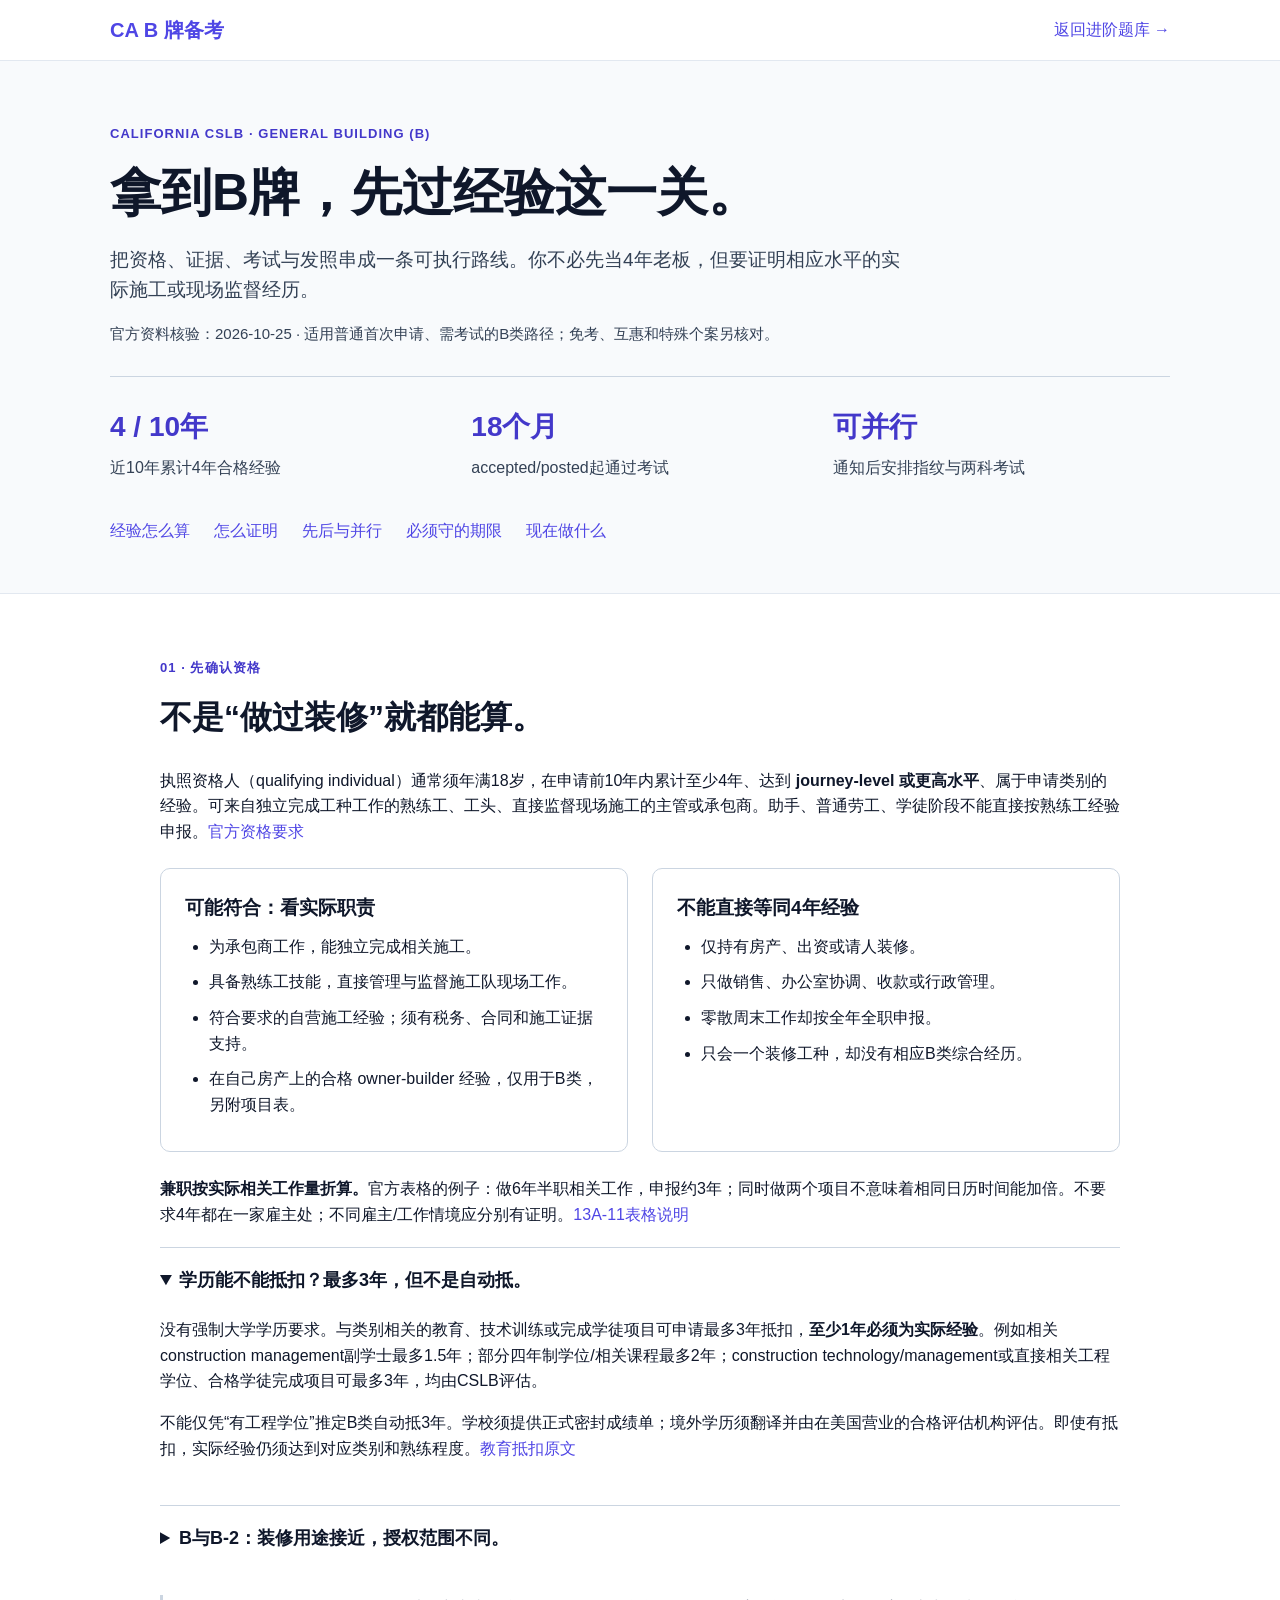
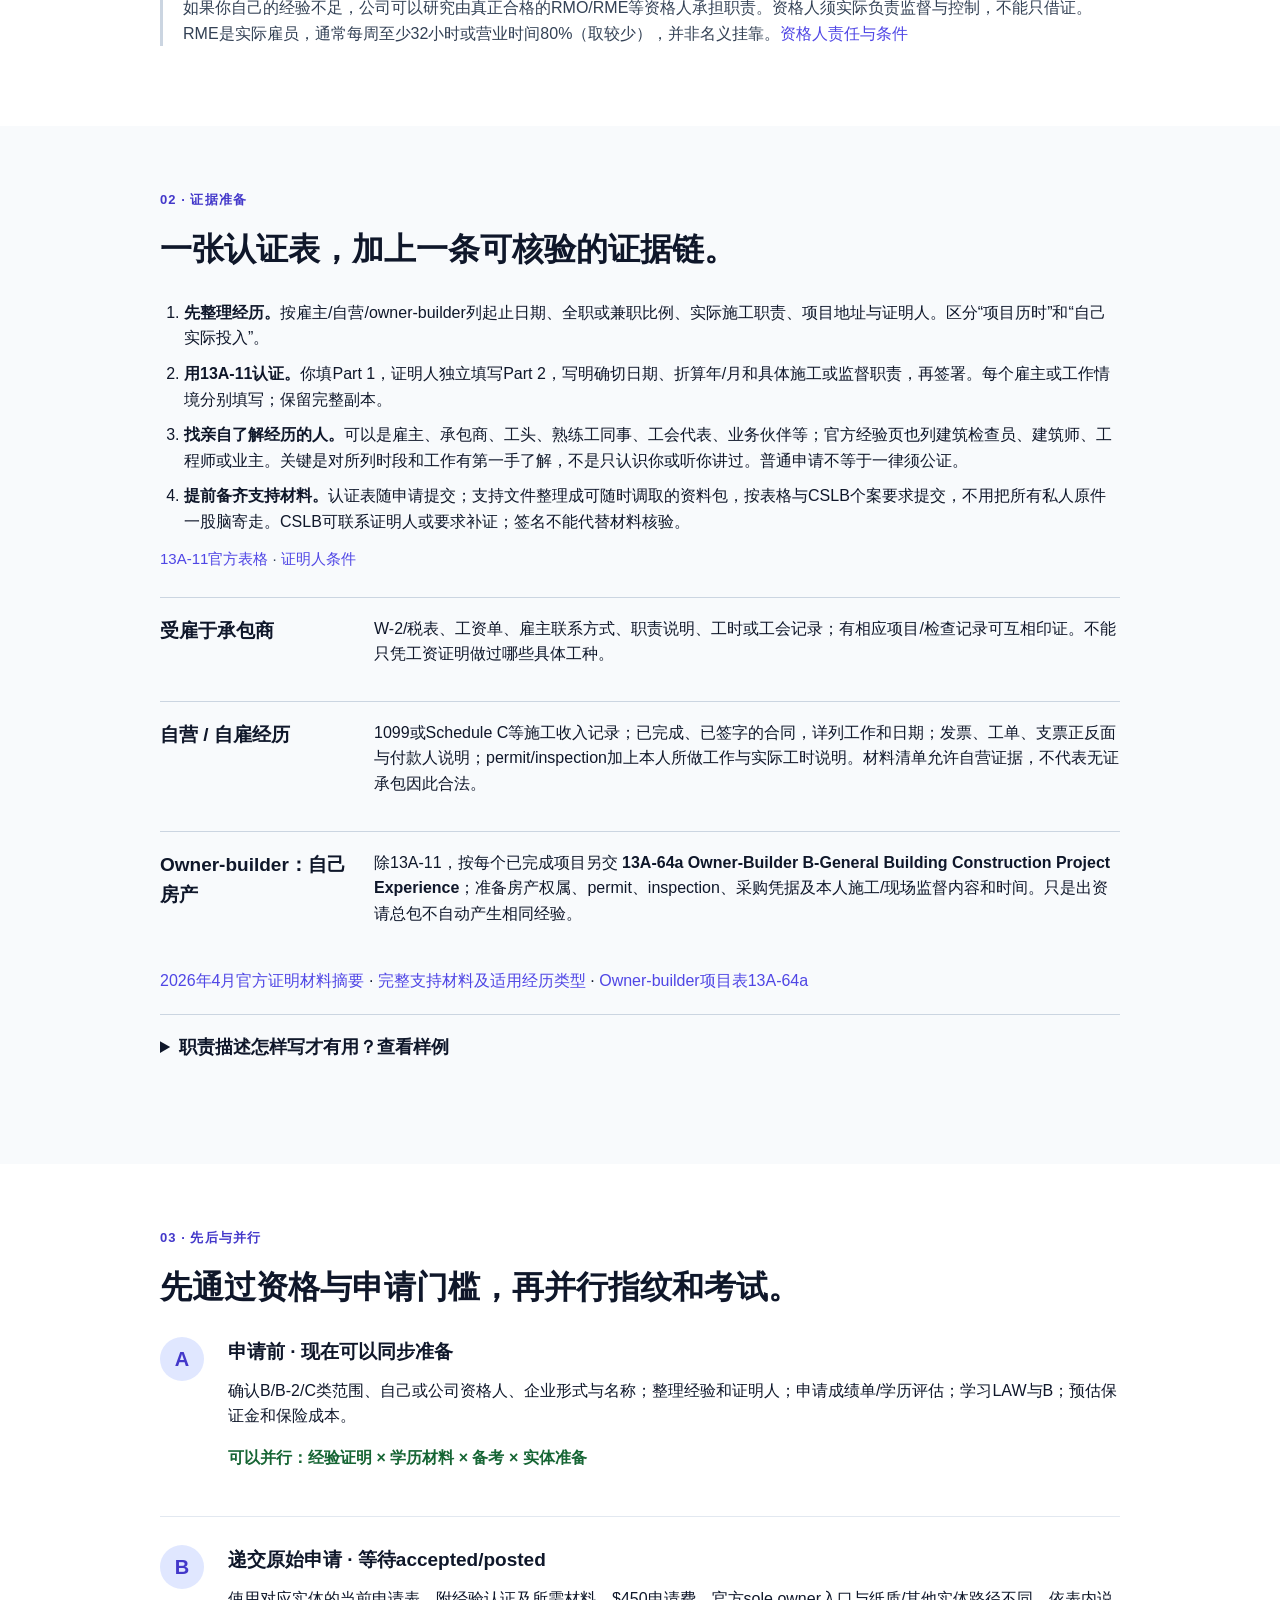
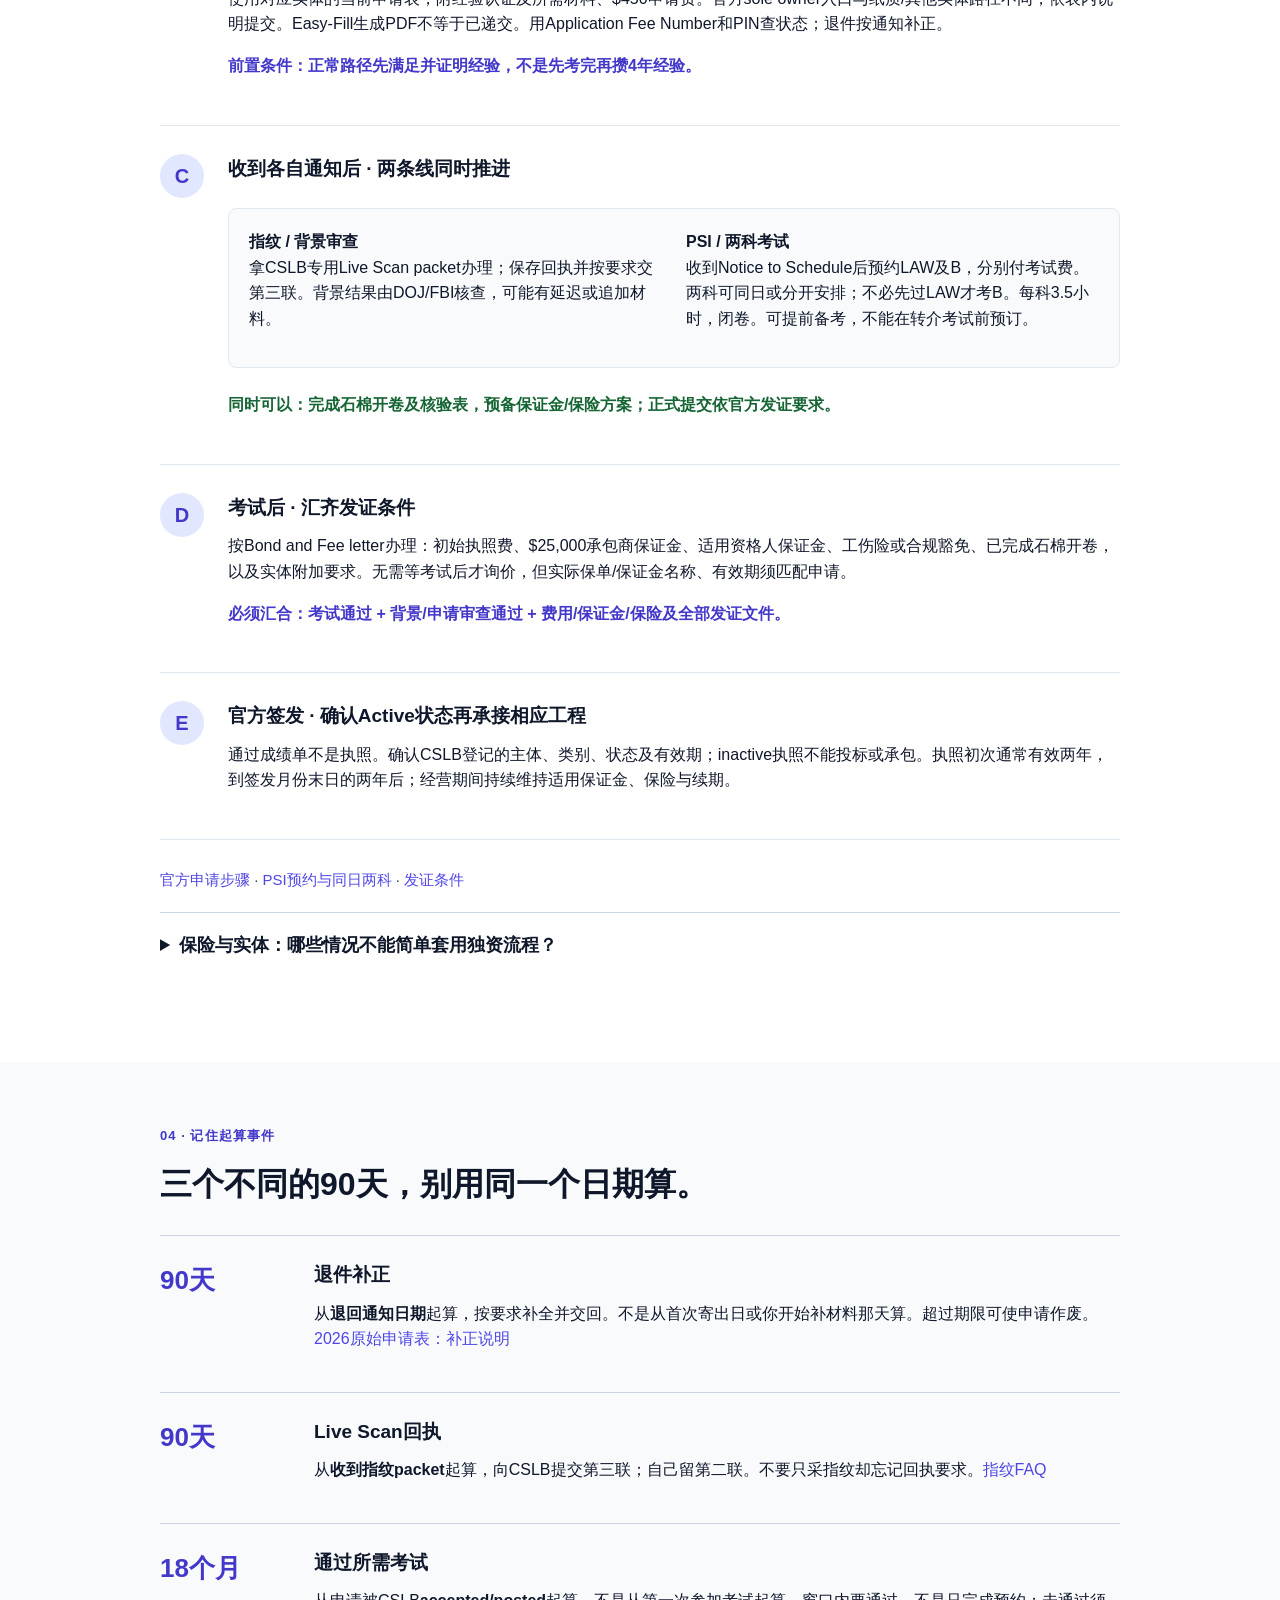
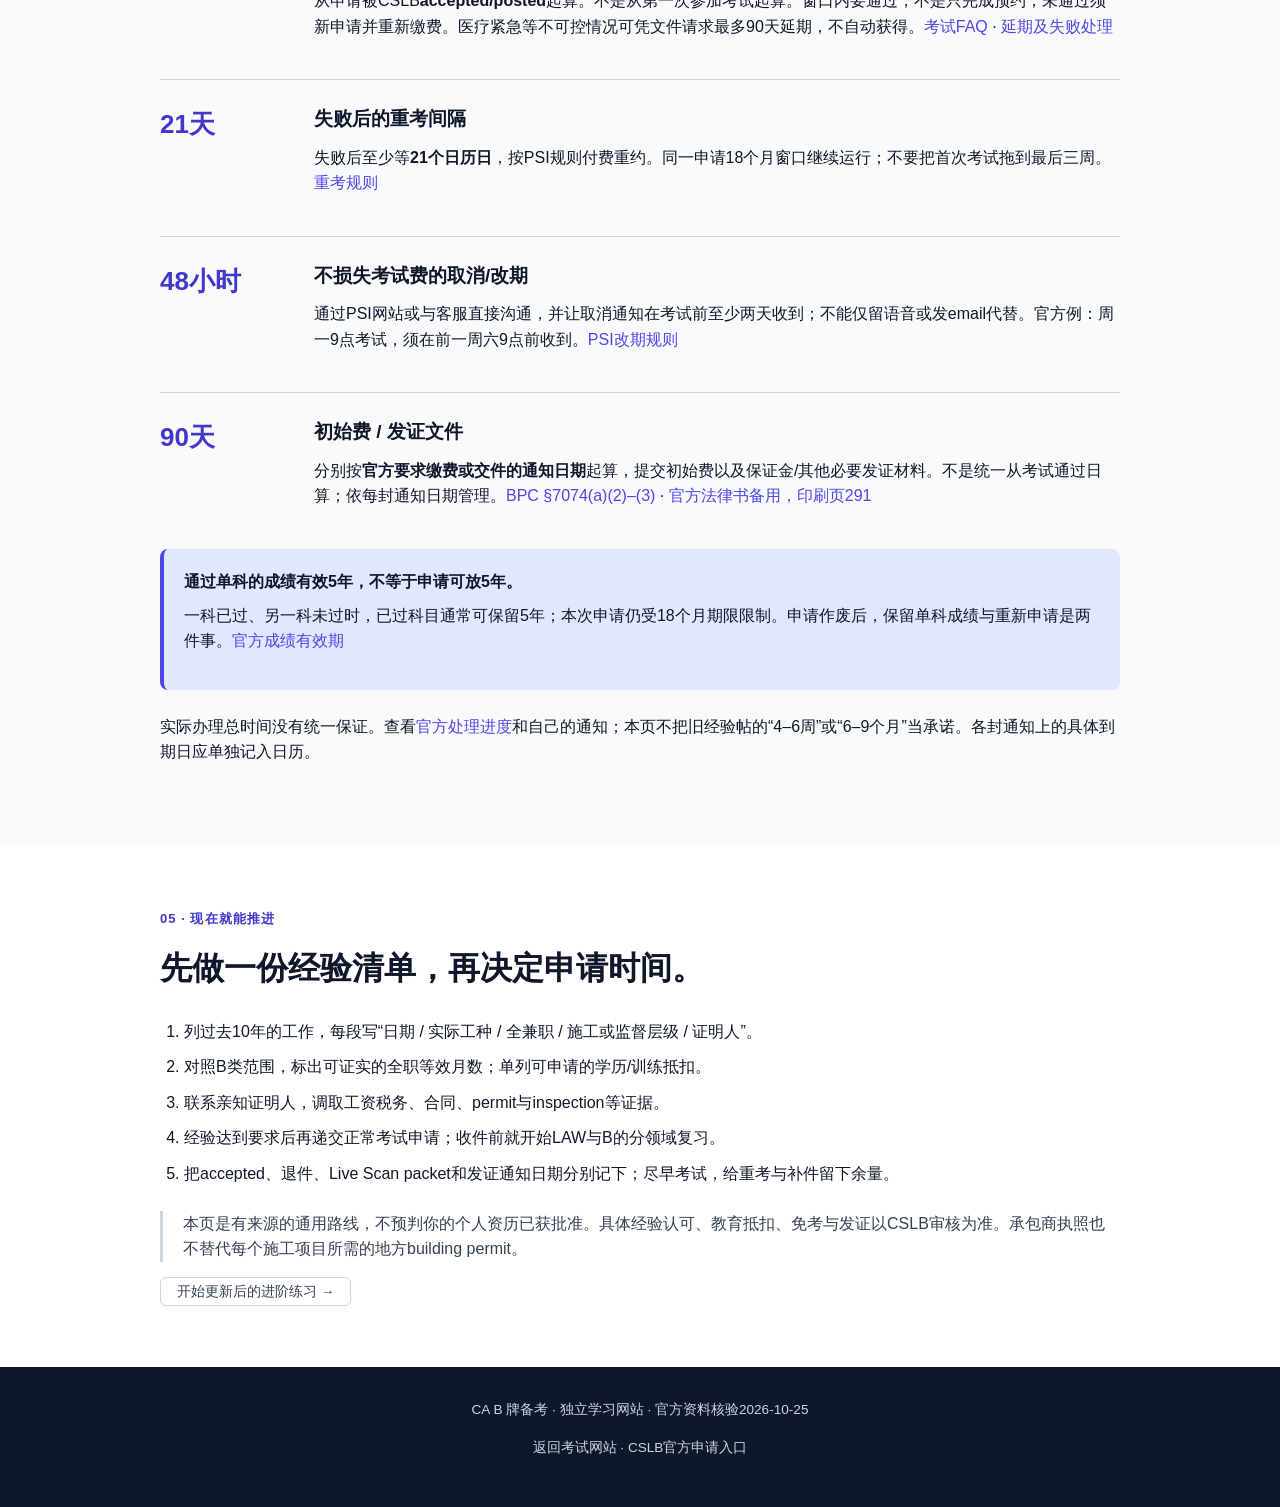
==== commit 34eae0c6: "fix: validate integrated question bank and licensing evidence rules" ====
--- a/licensing.html
+++ b/licensing.html
@@ -22,7 +22,7 @@
   <main>
     <section class="section" id="experience"><div class="container reading-width">
       <p class="eyebrow">01 · 先确认资格</p><h2>不是“做过装修”就都能算。</h2>
-      <p>资格认证人（qualifying individual）通常须年满18岁，在申请前10年内累计至少4年、达到 <strong>journey-level 或更高水平</strong>、属于申请类别的经验。可来自独立完成工种工作的熟练工、工头、直接监督现场施工的主管或承包商。助手、普通劳工、学徒阶段不能直接按熟练工经验申报。<a href="https://www.cslb.ca.gov/contractors/applicants/contractors_license/exam_application/before_applying_for_license.aspx" target="_blank" rel="noopener">官方资格要求</a></p>
+      <p>执照资格人（qualifying individual）通常须年满18岁，在申请前10年内累计至少4年、达到 <strong>journey-level 或更高水平</strong>、属于申请类别的经验。可来自独立完成工种工作的熟练工、工头、直接监督现场施工的主管或承包商。助手、普通劳工、学徒阶段不能直接按熟练工经验申报。<a href="https://www.cslb.ca.gov/contractors/applicants/contractors_license/exam_application/before_applying_for_license.aspx" target="_blank" rel="noopener">官方资格要求</a></p>
       <div class="two-column">
         <article class="license-panel"><h3>可能符合：看实际职责</h3><ul><li>为承包商工作，能独立完成相关施工。</li><li>具备熟练工技能，直接管理与监督施工队现场工作。</li><li>符合要求的自营施工经验；须有税务、合同和施工证据支持。</li><li>在自己房产上的合格 owner-builder 经验，仅用于B类，另附项目表。</li></ul></article>
         <article class="license-panel"><h3>不能直接等同4年经验</h3><ul><li>仅持有房产、出资或请人装修。</li><li>只做销售、办公室协调、收款或行政管理。</li><li>零散周末工作却按全年全职申报。</li><li>只会一个装修工种，却没有相应B类综合经历。</li></ul></article>
@@ -33,7 +33,7 @@
         <p>不能仅凭“有工程学位”推定B类自动抵3年。学校须提供正式密封成绩单；境外学历须翻译并由在美国营业的合格评估机构评估。即使有抵扣，实际经验仍须达到对应类别和熟练程度。<a href="https://cslb.ca.gov/contractors/applicants/contractors_license/exam_application/Experience_For_Exam.aspx" target="_blank" rel="noopener">教育抵扣原文</a></p>
       </div></details>
       <details class="license-detail"><summary>B与B-2：装修用途接近，授权范围不同。</summary><div>
-        <p><strong>B General Building</strong>可涉及新建、改建与结构；通常承接两个与木工/框架之外相关的无关工种组合，框架/木工可单独承接。单一专业工种还须核对是否持相应类别或合法分包等例外。经验材料应能支持B类综合范围，而不是仅罗列“做过厨房”。</p>
+        <p><strong>B General Building</strong>可涉及新建、改建与结构；通常须包含至少两个互不相关、且不把框架或木工计入的建筑工种；框架或木工项目可单独承接。总包与分包合同的限制、单一专业工种另须核对持相应类别或合法专业分包等条件。经验材料应能支持B类综合范围，而不是仅罗列“做过厨房”。</p>
         <p><strong>B-2 Residential Remodeling</strong>针对既有住宅木框架结构，每份合同至少3个无关工种；不能改动承重结构，机电管系统扩改也有类别限制。不是降低经验门槛的捷径；若只打算做一个专业工种，还可能应研究相应C类。</p>
         <p><a href="https://www.cslb.ca.gov/about_us/library/licensing_classifications/Licensing_Classifications_Detail.aspx?Class=B" target="_blank" rel="noopener">B法定范围</a> · <a href="https://www.cslb.ca.gov/About_Us/Library/Licensing_Classifications/Licensing_Classifications_Detail.aspx?Class=B-2" target="_blank" rel="noopener">B-2法定范围</a></p>
       </div></details>
@@ -52,9 +52,9 @@
       <div class="evidence-list">
         <article><h3>受雇于承包商</h3><p>W-2/税表、工资单、雇主联系方式、职责说明、工时或工会记录；有相应项目/检查记录可互相印证。不能只凭工资证明做过哪些具体工种。</p></article>
         <article><h3>自营 / 自雇经历</h3><p>1099或Schedule C等施工收入记录；已完成、已签字的合同，详列工作和日期；发票、工单、支票正反面与付款人说明；permit/inspection加上本人所做工作与实际工时说明。材料清单允许自营证据，不代表无证承包因此合法。</p></article>
-        <article><h3>Owner-builder：自己房产</h3><p>除13A-11，按每个已完成项目另交 <strong>13A-64 Owner-Builder B-General Building Construction Project Experience</strong>；准备房产权属、permit、inspection、采购凭据及本人施工/现场监督内容和时间。只是出资请总包不自动产生相同经验。</p></article>
+        <article><h3>Owner-builder：自己房产</h3><p>除13A-11，按每个已完成项目另交 <strong>13A-64a Owner-Builder B-General Building Construction Project Experience</strong>；准备房产权属、permit、inspection、采购凭据及本人施工/现场监督内容和时间。只是出资请总包不自动产生相同经验。</p></article>
       </div>
-      <p><a href="https://www.cslb.ca.gov/Resources/Contractors/Journeymen/3_-_AcceptableDocs_032426.pdf" target="_blank" rel="noopener">2026年4月官方证明材料摘要</a> · <a href="https://www.cslb.ca.gov/AcceptableDocuments" target="_blank" rel="noopener">完整支持材料及适用经历类型</a> · <a href="https://www.cslb.ca.gov/About_Us/Library/Forms_And_Applications.aspx" target="_blank" rel="noopener">官方表格目录：查13A-64</a></p>
+      <p><a href="https://www.cslb.ca.gov/Resources/Contractors/Journeymen/3_-_AcceptableDocs_032426.pdf" target="_blank" rel="noopener">2026年4月官方证明材料摘要</a> · <a href="https://www.cslb.ca.gov/AcceptableDocuments" target="_blank" rel="noopener">完整支持材料及适用经历类型</a> · <a href="https://www.cslb.ca.gov/Resources/FormsAndApplications/ProjectListOwnerBuilder.pdf" target="_blank" rel="noopener">Owner-builder项目表13A-64a</a></p>
       <details class="license-detail"><summary>职责描述怎样写才有用？查看样例</summary><div><p><strong>写法样例，不是可直接签署的事实：</strong>“在某期间独立完成住宅墙体/楼板框架、门窗安装和防水，并直接监督管道、电气及室内装修施工，按图检查施工次序与接口；平均每周相关职责×小时。”仅写你实际做过的内容，并让证明人确认。</p><p>不宜仅写“管理装修项目”“做过三个房子”或只列项目名称。具体日期、工种、施工/监督层级和工时应由合同、现场记录与证明人支持；最终认可范围由CSLB决定。</p></div></details>
     </div></section>
 
@@ -79,7 +79,7 @@
         <article><div class="deadline-value">18个月</div><div><h3>通过所需考试</h3><p>从申请被CSLB<strong>accepted/posted</strong>起算。不是从第一次参加考试起算。窗口内要通过，不是只完成预约；未通过须新申请并重新缴费。医疗紧急等不可控情况可凭文件请求最多90天延期，不自动获得。<a href="https://web.cslb.ca.gov/About_Us/Examination_FAQ.aspx" target="_blank" rel="noopener">考试FAQ</a> · <a href="https://www.cslb.ca.gov/Contractors/Applicants/Contractors_License/Exam_Application/Application_Accepted.aspx" target="_blank" rel="noopener">延期及失败处理</a></p></div></article>
         <article><div class="deadline-value">21天</div><div><h3>失败后的重考间隔</h3><p>失败后至少等<strong>21个日历日</strong>，按PSI规则付费重约。同一申请18个月窗口继续运行；不要把首次考试拖到最后三周。<a href="https://www.cslb.ca.gov/Contractors/Applicants/Contractors_License/Exam_Application/Application_Accepted.aspx" target="_blank" rel="noopener">重考规则</a></p></div></article>
         <article><div class="deadline-value">48小时</div><div><h3>不损失考试费的取消/改期</h3><p>通过PSI网站或与客服直接沟通，并让取消通知在考试前至少两天收到；不能仅留语音或发email代替。官方例：周一9点考试，须在前一周六9点前收到。<a href="https://web.cslb.ca.gov/About_Us/Examination_FAQ.aspx" target="_blank" rel="noopener">PSI改期规则</a></p></div></article>
-        <article><div class="deadline-value">90天</div><div><h3>初始费 / 发证文件</h3><p>分别按<strong>官方要求缴费或交件的通知日期</strong>起算，提交初始费以及保证金/其他必要发证材料。不是统一从考试通过日算；依每封通知日期管理。<a href="https://leginfo.legislature.ca.gov/faces/codes_displaySection.xhtml?sectionNum=7074.&lawCode=BPC" target="_blank" rel="noopener">BPC §7074(a)(2)–(3)</a></p></div></article>
+        <article><div class="deadline-value">90天</div><div><h3>初始费 / 发证文件</h3><p>分别按<strong>官方要求缴费或交件的通知日期</strong>起算，提交初始费以及保证金/其他必要发证材料。不是统一从考试通过日算；依每封通知日期管理。<a href="https://leginfo.legislature.ca.gov/faces/codes_displaySection.xhtml?sectionNum=7074.&lawCode=BPC" target="_blank" rel="noopener">BPC §7074(a)(2)–(3)</a> · <a href="https://web.cslb.ca.gov/Resources/GuidesAndPublications/2026/2026_CSLB_Law_Book.pdf" target="_blank" rel="noopener">官方法律书备用，印刷页291</a></p></div></article>
       </div>
       <div class="update-notice"><strong>通过单科的成绩有效5年，不等于申请可放5年。</strong><p>一科已过、另一科未过时，已过科目通常可保留5年；本次申请仍受18个月期限限制。申请作废后，保留单科成绩与重新申请是两件事。<a href="https://www.cslb.ca.gov/Contractors/Applicants/Contractors_License/Exam_Application/Application_Accepted.aspx" target="_blank" rel="noopener">官方成绩有效期</a></p></div>
       <p>实际办理总时间没有统一保证。查看<a href="https://www.cslb.ca.gov/OnlineServices/ProcessingTimes/ProcessingTimes.aspx" target="_blank" rel="noopener">官方处理进度</a>和自己的通知；本页不把旧经验帖的“4–6周”或“6–9个月”当承诺。各封通知上的具体到期日应单独记入日历。</p>
--- a/style.css
+++ b/style.css
@@ -52,7 +52,7 @@
 .question-sources { border-top: 1px solid var(--gray-300); padding-top: 16px; margin-top: 18px; font-size: 14px; color: var(--gray-700); overflow-wrap: anywhere; }
 .question-sources ul { padding-left: 20px; margin: 8px 0; }
 .question-sources li { margin-bottom: 8px; }
-.option-btn:disabled { cursor: default; opacity: 1; }
+.option-btn:disabled { cursor: default; opacity: 1; color: var(--gray-900); }
 .empty-state { text-align: center; padding: 40px; color: var(--gray-700); }
 .legacy-note { font-size: 14px; }
 .resource-card li { margin-bottom: 14px; }
--- a/licensing.css
+++ b/licensing.css
@@ -1,5 +1,5 @@
 .license-header { margin-top: 60px; padding: 64px 0 40px; background: var(--gray-50); border-bottom: 1px solid var(--gray-200); }
-.license-header h1 { font-size: clamp(2rem, 5vw, 3.2rem); line-height: 1.25; margin: 14px 0 20px; max-width: 850px; }
+.license-header h1 { font-size: clamp(2rem, 5vw, 3.2rem); line-height: 1.25; margin: 14px 0 20px; max-width: 850px; text-wrap: balance; }
 .eyebrow { color: var(--primary-dark); font-size: 13px; font-weight: 700; letter-spacing: .08em; }
 .license-lead { max-width: 800px; font-size: 19px; color: var(--gray-700); }
 .license-facts { display: grid; grid-template-columns: repeat(3,1fr); gap: 24px; border-top: 1px solid var(--gray-300); padding-top: 28px; margin-top: 30px; }
